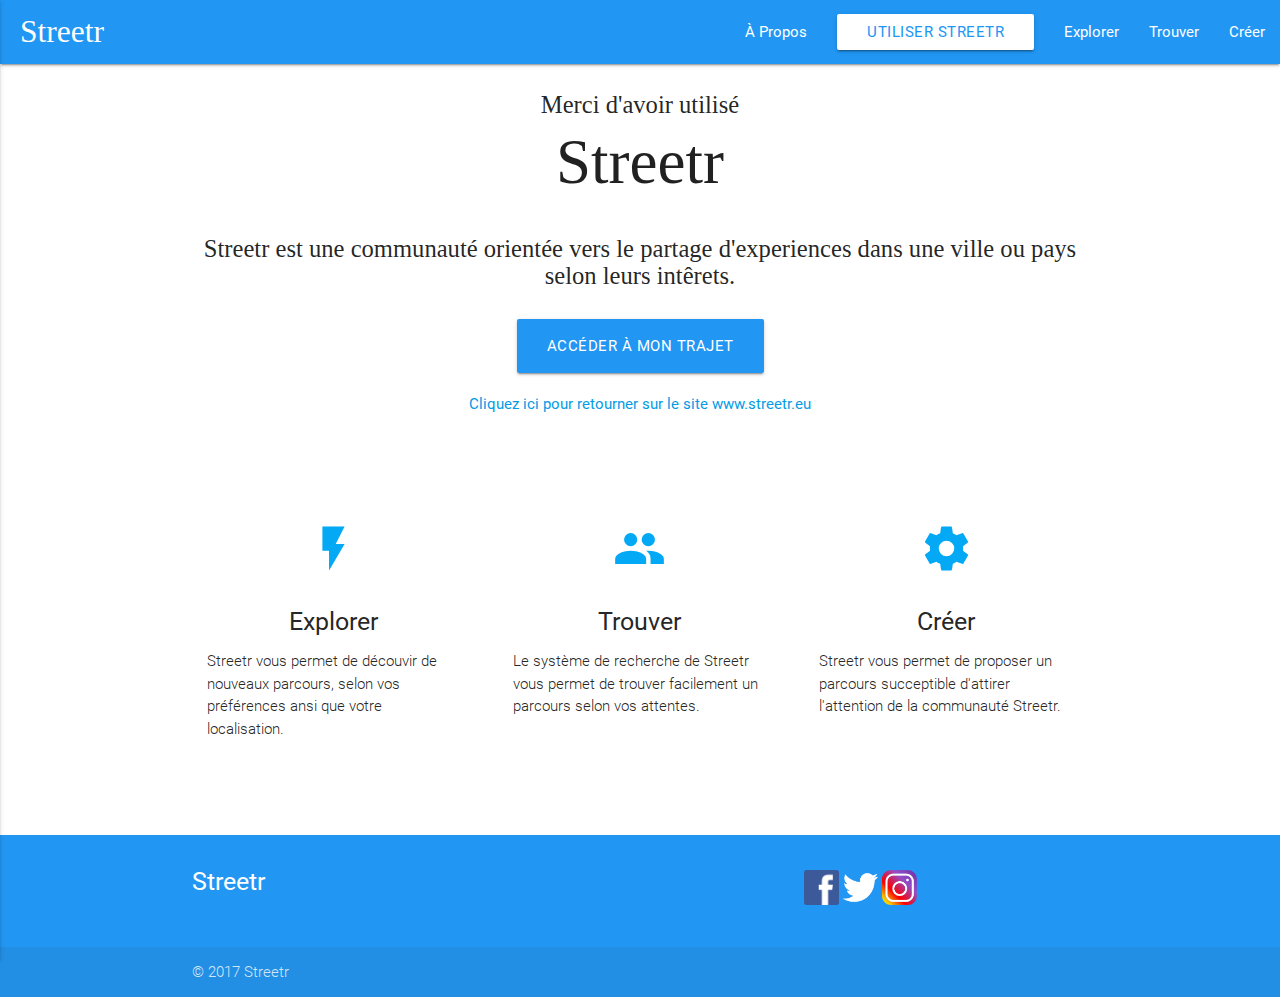
==== trajet-1.html @ 5e804bc4 "added thank you page for paths" ====
<!DOCTYPE html>
<html>
<head>
    <meta charset="utf-8">
    <title>Streetr</title>
    <link href="https://fonts.googleapis.com/icon?family=Material+Icons" rel="stylesheet">
    <link type="text/css" rel="stylesheet" href="assets/css/materialize.min.css"  media="screen,projection"/>
    <link type="text/css" rel="stylesheet" href="assets/css/animate.css"  media="screen,projection"/>
    <link type="text/css" rel="stylesheet" href="assets/css/streetr.css"  media="screen,projection"/>

    <meta property="og:url"                content="http://www.streetr.eu"/>
    <meta property="og:title"              content="Streetr" />
    <meta property="og:description"        content="Une nouvelle vision de la rue" />
    <meta property="og:image"              content="http://www.streetr.eu/assets/img/thumbnail.png" />
    <meta property="fb:app_id"             content="184859585423761" />

    <meta name="viewport" content="width=device-width, initial-scale=1.0"/>

    <!-- Google Tag Manager -->
    <script>
        (function(w,d,s,l,i){w[l]=w[l]||[];w[l].push({'gtm.start':
            new Date().getTime(),event:'gtm.js'});var f=d.getElementsByTagName(s)[0],
            j=d.createElement(s),dl=l!='dataLayer'?'&l='+l:'';j.async=true;j.src=
            'https://www.googletagmanager.com/gtm.js?id='+i+dl;f.parentNode.insertBefore(j,f);
        })(window,document,'script','dataLayer','GTM-ML55BQH');
    </script>
    <!-- End Google Tag Manager -->

</head>
<body>

<!-- Global site tag (gtag.js) - Google Analytics -->

<!-- Google Tag Manager (noscript) -->
<noscript>
    <iframe src="https://www.googletagmanager.com/ns.html?id=GTM-ML55BQH" height="0" width="0" style="display:none;visibility:hidden"></iframe>
</noscript>

<!-- End Google Tag Manager (noscript) -->
<script async src="https://www.googletagmanager.com/gtag/js?id=UA-109542380-1"></script>
<script>
    window.dataLayer = window.dataLayer || [];
    function gtag(){dataLayer.push(arguments);}
    gtag('js', new Date());

    gtag('config', 'UA-109542380-1');
</script>

<div id="fb-root"></div>
<script>(function(d, s, id) {
    var js, fjs = d.getElementsByTagName(s)[0];
    if (d.getElementById(id)) return;
    js = d.createElement(s); js.id = id;
    js.src = 'https://connect.facebook.net/en_US/sdk.js#xfbml=1&version=v2.11&appId=1274021689383443';
    fjs.parentNode.insertBefore(js, fjs);
}(document, 'script', 'facebook-jssdk'));</script>

<div class="navbar-fixed">
    <nav>
        <div class="nav-wrapper blue">
            <a href="index.html" class="brand-logo">Streetr</a>
            <a href="#" data-activates="mobile-demo" class="button-collapse"><i class="material-icons">menu</i></a>
            <ul class="right hide-on-med-and-down">
                <li><a href="index.html#a-propos">À Propos</a></li>
                <li><a href="index.html#utiliser-streetr" class="waves-effect waves-light btn white blue-text scrollspy">Utiliser Streetr</a></li>
                <li><a href="index.html#explorer">Explorer</a></li>
                <li><a href="index.html#trouver">Trouver</a></li>
                <li><a href="index.html#creer">Créer</a></li>
            </ul>
            <ul class="side-nav" id="mobile-demo">
                <li><div class="user-view">
                    <div class="background">
                        <img src="assets/img/thumbnail.png">
                    </div>
                    <a href="index.html#!user"><img class="circle" src="assets/img/logo-streetr.jpg"></a>
                    <a href="index.html#!name"><span class="white-text name">Streetr</span></a>
                    <a href="mailto:app.streetr.eu@gmail.com"><span class="white-text email">app.streetr.eu@gmail.com</span></a>
                </div></li>
                <li><a href="index.html#a-propos">À Propos</a></li>
                <li><a href="index.html#utiliser-streetr" class="waves-effect waves-light btn white blue-text scrollspy">Utiliser Streetr</a></li>
                <li><a href="index.html#explorer">Explorer</a></li>
                <li><a href="index.html#trouver">Trouver</a></li>
                <li><a href="index.html#creer">Créer</a></li>
                <li><div class="divider"></div></li>
                <li><a class="blue-text" target="_blank" href="https://www.facebook.com/AppStreetr/">Facebook</a></li>
                <li><a class="blue-text" target="_blank" href="https://twitter.com/Streetr_eu">Twitter</a></li>
                <li><a class="blue-text" target="_blank" href="https://www.instagram.com/streetr.eu/">Instagram</a></li>
            </ul>
        </div>
    </nav>
</div>
<div class="section no-pad-bot" id="index-banner">
    <div class="container">
        <h5 class="header center">Merci d'avoir utilisé</h5>
        <h1 class="header center thank-you-title">Streetr</h1>
        <div class="row center">
            <h5 class="header col s12 light">Streetr est une communauté orientée vers le partage d'experiences dans une ville ou pays selon leurs intêrets.</h5>
        </div>
        <div class="row center">
            <a href="https://goo.gl/3AHCwq" target="_blank" id="download-button" class="btn-large waves-effect waves-light blue">Accéder à mon trajet</a>
        </div>
        <div class="row center">
            <a href="index.html">Cliquez ici pour retourner sur le site www.streetr.eu</a>
        </div>
        <br><br>

    </div>
</div>

<div class="container">
    <div class="section">

        <!--   Icon Section   -->
        <div class="row">
            <div class="col s12 m4">
                <div class="icon-block">
                    <h2 class="center light-blue-text"><i class="material-icons">flash_on</i></h2>
                    <h5 class="center">Explorer</h5>

                    <p class="light">Streetr vous permet de découvir de nouveaux parcours, selon vos préférences ansi que votre localisation.</p>
                </div>
            </div>

            <div class="col s12 m4">
                <div class="icon-block">
                    <h2 class="center light-blue-text"><i class="material-icons">group</i></h2>
                    <h5 class="center">Trouver</h5>

                    <p class="light">Le système de recherche de Streetr vous permet de trouver facilement un parcours selon vos attentes.</p>
                </div>
            </div>

            <div class="col s12 m4">
                <div class="icon-block">
                    <h2 class="center light-blue-text"><i class="material-icons">settings</i></h2>
                    <h5 class="center">Créer</h5>

                    <p class="light">Streetr vous permet de proposer un parcours succeptible d'attirer l'attention de la communauté Streetr.</p>
                </div>
            </div>
        </div>

    </div>
    <br><br>
</div>

</body>


<script type="text/javascript" src="https://code.jquery.com/jquery-3.2.1.min.js"></script>
<script type="text/javascript" src="assets/js/materialize.min.js"></script>
<script type="text/javascript" src="assets/js/streetr.js"></script>
<script type="text/javascript" src="assets/js/mailing.js"></script>

<script>  var currentPath = {};
var currentLink = getPathLink()[0];
var currentIdx = 0;
$.getJSON(getPathData('1'), function( data ) {
    currentPath = data;currentIdx
});</script>
<script>

    $(document).ready(function(){


        $(".button-collapse").sideNav();
        $('.modal').modal();
        $('.scrollspy').scrollSpy();

        $('.side-nav li a').click(function(){
            $('.button-collapse').sideNav('hide');
        });
    });
</script>

</body>


<footer class="page-footer blue">
    <div class="container">
        <div class="row">
            <div class="col l6 s12">
                <h5 class="white-text">Streetr</h5>
            </div>
            <div class="col l4 offset-l2 s12">
                <!--<h5 class="white-text">Social</h5>-->
                <ul>
                    <li><a href="https://www.facebook.com/AppStreetr/" target= "_blank"><img src="assets/img/icons/facebook.png" height="35" width="35" border=’0′ class="social-footer">
                        <a href="https://twitter.com/Streetr_eu" target= "_blank"><img src="assets/img/icons/twitter.png" height="35" width="35" border=’0′ class="social-footer">
                            <a href="https://www.instagram.com/streetr.eu/" target= "_blank"><img src="assets/img/icons/instagram.png" height="35" width="35" border=’0′ class="social-footer"></li>
                </ul>
            </div>
        </div>
    </div>
    <div class="footer-copyright">
        <div class="container">
            © 2017 Streetr
        </div>
    </div>
</footer>

</html>
---- assets/css/streetr.css ----
/* COLOR PALLETTE */

.color_pallette{
  color: #2196F3;
  color: #5DA1D6;
  color: #1C7FCE;
  color: #223B4E;
  color: #15609B;
}

.hidden{
  visibility: hidden !important;
}

.streetr-main-btn{
  background: #77bef5;
  color: #0367b4;
}
/* SMALL */
@media screen and (max-width: 425px)
{
  .showcase h2,
  .showcase .content
  {
    text-align: center;
  }
}

/* MEDIUM */
@media screen and (min-width: 425px) and (max-width: 768px)
{
  .showcase h2,
  .showcase .content
  {
    text-align: center;
  }

  .iphone-section-1{
    width: 50%;
    height: 100%;
    margin-left: auto;
    margin-right: auto;
  }

  .value-container{
    height: 100vh;
    overflow: hidden;
  }

  .values .row{
    margin-bottom: 0;
  }

  .section{
    padding-bottom: 0;
    padding-top: 0;

  }

}

/* LARGE */
@media screen and (min-width: 768px)
{


  .iphone-section-container{
    height: 100vh;
  }

  .iphone-section-1{
    height: 86%;
    width: auto;
    margin-left: auto;
    margin-right: auto;
  }

  .values .row{
    display: flex;
    -webkit-box-align: center;
    -webkit-align-items: center;
    -ms-flex-align: center;
    align-items: center;
  }

  .showcase .content{
    border-left: 2px solid #2196F3;
    padding-left: 30px;
    font-weight: lighter;
    font-size: 19px;
    margin-left: 5px;
  }
}

h2{
  font-weight: 400;
}

.collection .collection-item.active{
  background-color: #2196F3;
  color: white !important;
}

.collection .collection-item{
  color: #2196F3 !important;
}

.full-page-120{
  overflow: hidden;
}

.full-page{
  height: 100vh;
}

.new-line{
  white-space:nowrap;

}

.showcase{
  padding: 30px;
}

blockquote{
  font-size: 19px;
}

.full-page-120 .container .title{
  margin-top: 50px;

}

.iphones{
  overflow: hidden;
  height: 500px;
  position: relative;
  bottom: 0;
}


.iphones .iphone-left,
.iphones .iphone-center,
.iphones .iphone-right {
  width: 310px;
  z-index: 1;
  position: relative;
}

.iphones .iphone-left{
  width: 310px;
  z-index: 1;
  position: absolute;
  margin: 0 auto;
  right: 45%;
  top: 50px;
  left: 0;
  -ms-filter: â€œalpha(opacity=0)â€;
  filter: alpha(opacity=0);
  -khtml-opacity: 0;
  -moz-opacity: 0;
  opacity: 0;

}

.iphones .iphone-center{
  width: 330px;
  z-index: 3;
  position: absolute;
  margin: 0 auto;
  right: 0;
  left: 0;
  top: 0px;
  -ms-filter: “alpha(opacity=0)”;
  filter: alpha(opacity=0);
  -khtml-opacity: 0;
  -moz-opacity: 0;
  opacity: 0;
}

.thank-you-title{
    margin-top: 0 !important;
}

.icon-block {
    padding: 0 15px;
}
.icon-block .material-icons {
    font-size: inherit;
}

.iphones .iphone-right{
  width: 310px;
  z-index: 1;
  position: absolute;
  margin: 0 auto;
  left: 45%;
  top: 50px;
  right: 0;
  -ms-filter: â€œalpha(opacity=0)â€;
  filter: alpha(opacity=0);
  -khtml-opacity: 0;
  -moz-opacity: 0;
  opacity: 0;
}



.streetr-field{
  border: 2px solid rgb(41, 182, 246);
  border-radius: 5px;
  margin: 0;
  padding-right: 0 !important;
  padding-left: 5px !important;
}

.streetr-field input:focus{
  outline: none;

}

.streetr-field input{
  margin-left: 0;
  border: none;
  position: relative;
  width: auto;
  padding: 25px;
  padding-right: 0 !important;
  width: 80%;
  font-size: 20px;
}

.streetr-field button{
  padding: 25px;
  position: relative;
  float: right;
  background-color: rgb(41, 182, 246);
  border: 2px solid rgb(41, 182, 246);
  color: white;
}

.gmap{
  width: 100%;
}

.bold{
  font-weight: 500;
}

.image-overlay-intro{
  height: auto;
  background-color: rgba(34, 59, 78,0.86);
}

.brand-logo{
  padding-left: 20px !important;
    font-family: Bitter;
}

.header{
    font-family: Bitter;

}

.image-overlay{
  height: auto;
  padding: 150px 0;
  background-color: rgba(61,70,100,0.86);
}

#download, .intro{
  background: url(../img/backgrounds/background.jpg) no-repeat center top fixed;
  position: relative;
  z-index: 0;
  overflow: hidden;
  padding: 0;
  -webkit-background-size: cover !important;
  -moz-background-size: cover !important;
  -ms-background-size: cover !important;
  -o-background-size: cover !important;
  background-size: cover !important;
  filter: progid:DXImageTransform.Microsoft.AlphaImageLoader(src='../images/backgrounds/signup-bg.jpg', sizingMethod='scale');
  -ms-filter: "progid:DXImageTransform.Microsoft.AlphaImageLoader(src='../images/backgrounds/signup-bg.jpg', sizingMethod='scale')";
}

#download input{
  color: white;
}


#sidenav-overlay {
    z-index: 1;
}
.social-footer{
  padding-right: 0px;
}
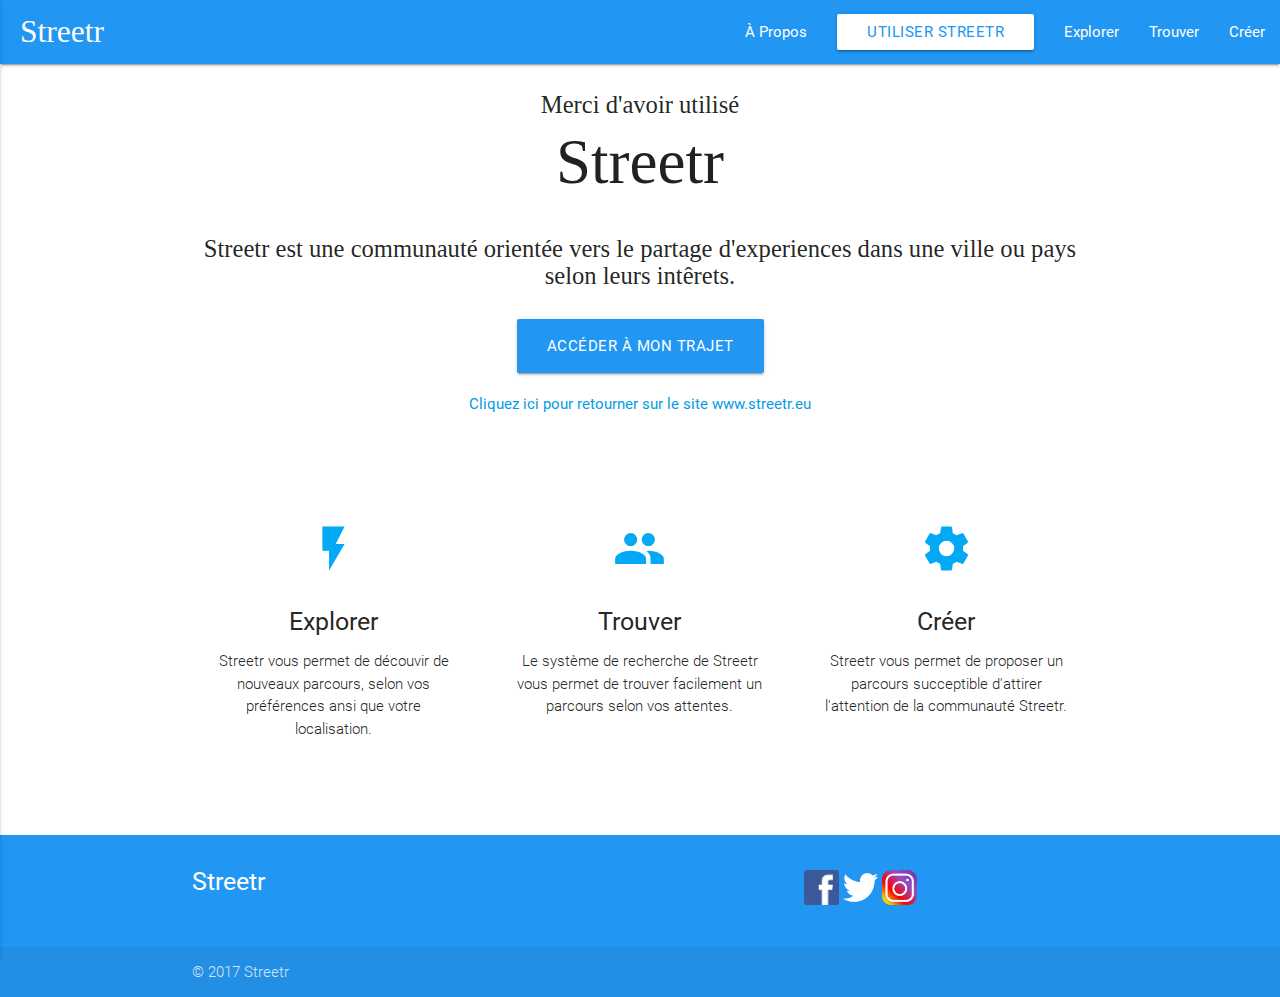
==== commit 46d0b7e3: "Content update, responsive fix, font fix, text alignment" ====
--- a/trajet-1.html
+++ b/trajet-1.html
@@ -117,7 +117,7 @@
                     <h2 class="center light-blue-text"><i class="material-icons">flash_on</i></h2>
                     <h5 class="center">Explorer</h5>
 
-                    <p class="light">Streetr vous permet de découvir de nouveaux parcours, selon vos préférences ansi que votre localisation.</p>
+                    <p class="light center-align">Streetr vous permet de découvir de nouveaux parcours, selon vos préférences ansi que votre localisation.</p>
                 </div>
             </div>
 
@@ -126,7 +126,7 @@
                     <h2 class="center light-blue-text"><i class="material-icons">group</i></h2>
                     <h5 class="center">Trouver</h5>
 
-                    <p class="light">Le système de recherche de Streetr vous permet de trouver facilement un parcours selon vos attentes.</p>
+                    <p class="light center-align">Le système de recherche de Streetr vous permet de trouver facilement un parcours selon vos attentes.</p>
                 </div>
             </div>
 
@@ -135,7 +135,7 @@
                     <h2 class="center light-blue-text"><i class="material-icons">settings</i></h2>
                     <h5 class="center">Créer</h5>
 
-                    <p class="light">Streetr vous permet de proposer un parcours succeptible d'attirer l'attention de la communauté Streetr.</p>
+                    <p class="light center-align">Streetr vous permet de proposer un parcours succeptible d'attirer l'attention de la communauté Streetr.</p>
                 </div>
             </div>
         </div>
--- a/assets/css/streetr.css
+++ b/assets/css/streetr.css
@@ -1,4 +1,8 @@
 /* COLOR PALLETTE */
+
+html {
+    font-family: 'Roboto', sans-serif;
+}
 
 .color_pallette{
   color: #2196F3;
@@ -42,10 +46,6 @@
     margin-right: auto;
   }
 
-  .value-container{
-    height: 100vh;
-    overflow: hidden;
-  }
 
   .values .row{
     margin-bottom: 0;
@@ -82,6 +82,11 @@
     -ms-flex-align: center;
     align-items: center;
   }
+
+    .value-container{
+        height: 100vh;
+        overflow: hidden;
+    }
 
   .showcase .content{
     border-left: 2px solid #2196F3;
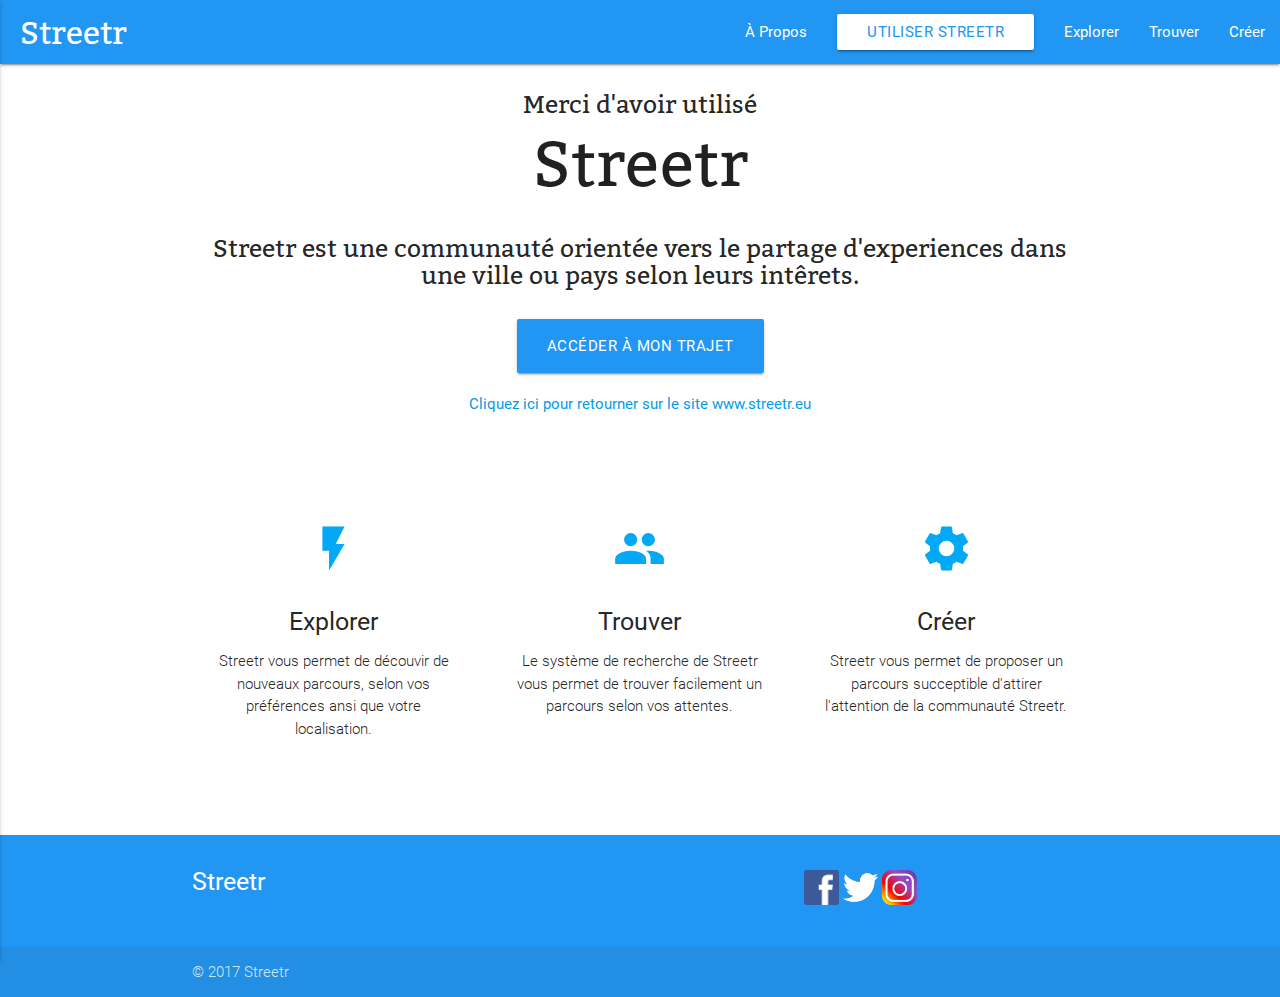
==== commit 2b96b82b: "added fonts.css in thank you pages" ====
--- a/trajet-1.html
+++ b/trajet-1.html
@@ -6,6 +6,7 @@
     <link href="https://fonts.googleapis.com/icon?family=Material+Icons" rel="stylesheet">
     <link type="text/css" rel="stylesheet" href="assets/css/materialize.min.css"  media="screen,projection"/>
     <link type="text/css" rel="stylesheet" href="assets/css/animate.css"  media="screen,projection"/>
+    <link type="text/css" rel="stylesheet" href="assets/css/fonts.css"  media="screen,projection"/>
     <link type="text/css" rel="stylesheet" href="assets/css/streetr.css"  media="screen,projection"/>
 
     <meta property="og:url"                content="http://www.streetr.eu"/>
--- a/assets/css/fonts.css
+++ b/assets/css/fonts.css
@@ -0,0 +1,9 @@
+@font-face {
+    font-family: Bitter;
+    src: url('../fonts/bitter/Bitter-Regular.otf');
+}
+
+@font-face {
+    font-family: Roboto;
+    src: url('../fonts/roboto/');
+}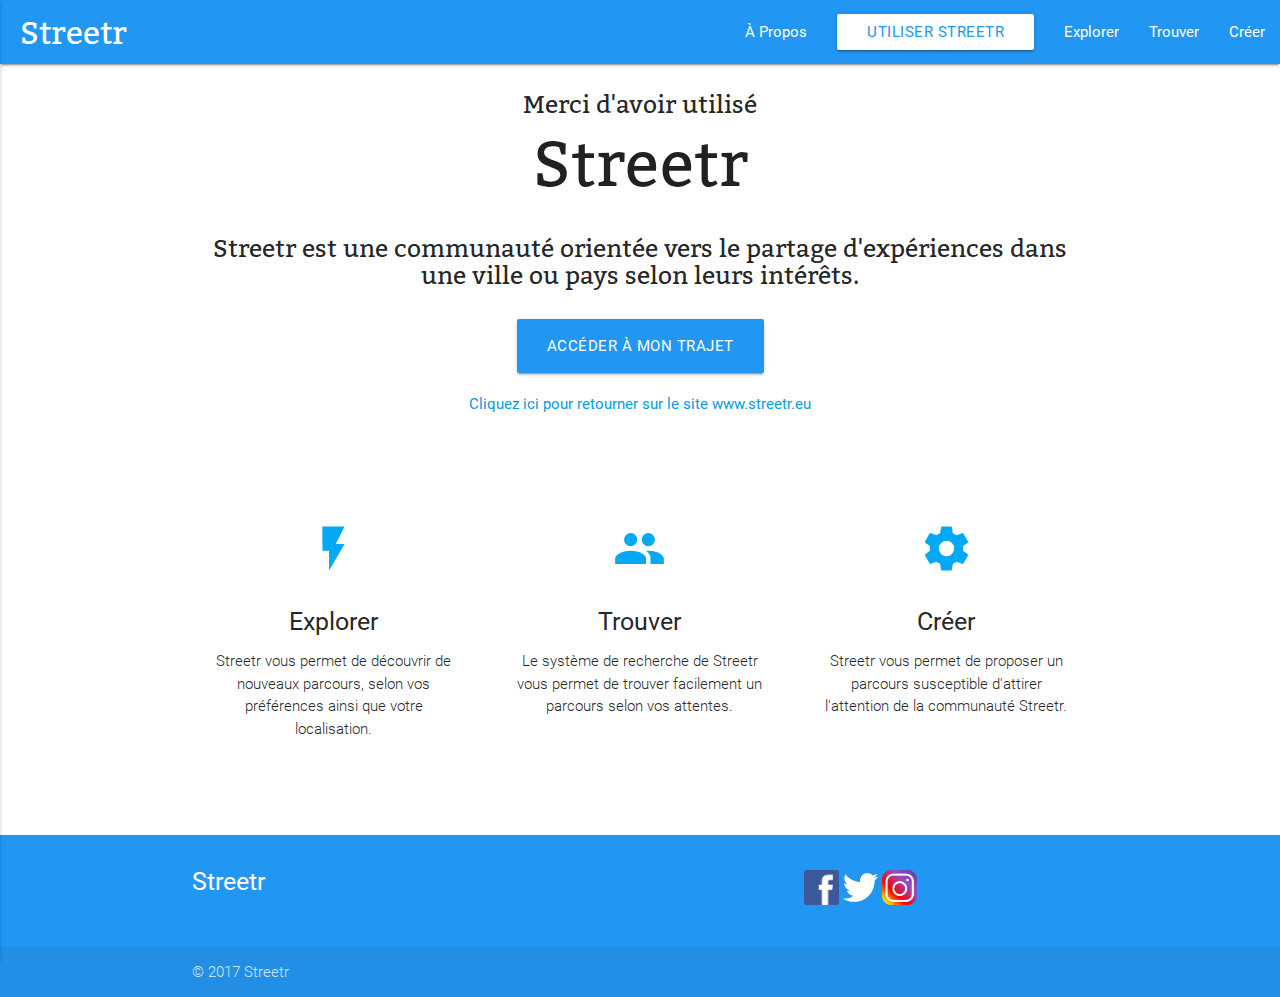
==== commit a91313b4: "added favicon, meta description, fixed spelling mistakes and better paths description" ====
--- a/trajet-1.html
+++ b/trajet-1.html
@@ -95,7 +95,7 @@
         <h5 class="header center">Merci d'avoir utilisé</h5>
         <h1 class="header center thank-you-title">Streetr</h1>
         <div class="row center">
-            <h5 class="header col s12 light">Streetr est une communauté orientée vers le partage d'experiences dans une ville ou pays selon leurs intêrets.</h5>
+            <h5 class="header col s12 light">Streetr est une communauté orientée vers le partage d'expériences dans une ville ou pays selon leurs intérêts.</h5>
         </div>
         <div class="row center">
             <a href="https://goo.gl/3AHCwq" target="_blank" id="download-button" class="btn-large waves-effect waves-light blue">Accéder à mon trajet</a>
@@ -118,7 +118,7 @@
                     <h2 class="center light-blue-text"><i class="material-icons">flash_on</i></h2>
                     <h5 class="center">Explorer</h5>
 
-                    <p class="light center-align">Streetr vous permet de découvir de nouveaux parcours, selon vos préférences ansi que votre localisation.</p>
+                    <p class="light center-align">Streetr vous permet de découvrir de nouveaux parcours, selon vos préférences ainsi que votre localisation.</p>
                 </div>
             </div>
 
@@ -136,7 +136,7 @@
                     <h2 class="center light-blue-text"><i class="material-icons">settings</i></h2>
                     <h5 class="center">Créer</h5>
 
-                    <p class="light center-align">Streetr vous permet de proposer un parcours succeptible d'attirer l'attention de la communauté Streetr.</p>
+                    <p class="light center-align">Streetr vous permet de proposer un parcours susceptible d'attirer l'attention de la communauté Streetr.</p>
                 </div>
             </div>
         </div>
--- a/assets/css/streetr.css
+++ b/assets/css/streetr.css
@@ -2,6 +2,12 @@
 
 html {
     font-family: 'Roboto', sans-serif;
+}
+
+.getBtn{
+    position: absolute;
+    right: 5px;
+    bottom: 30px;
 }
 
 .color_pallette{
